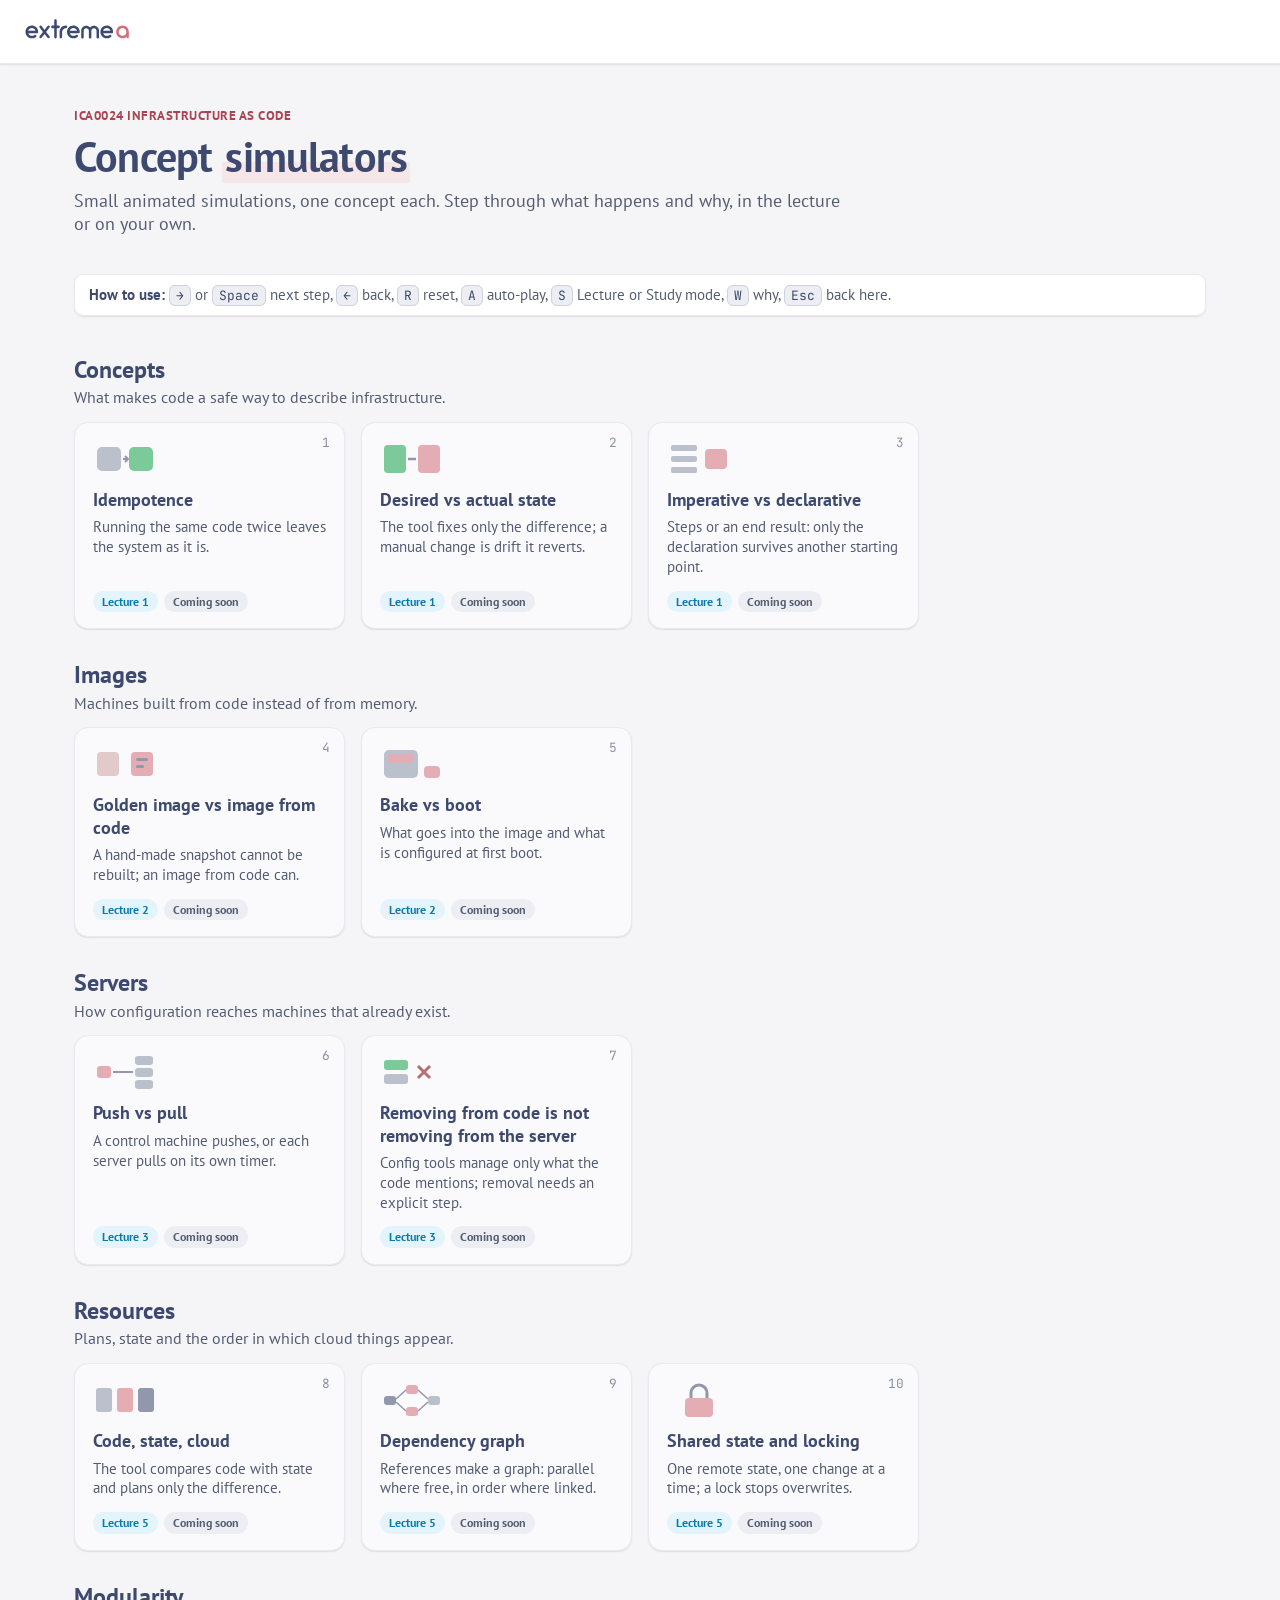
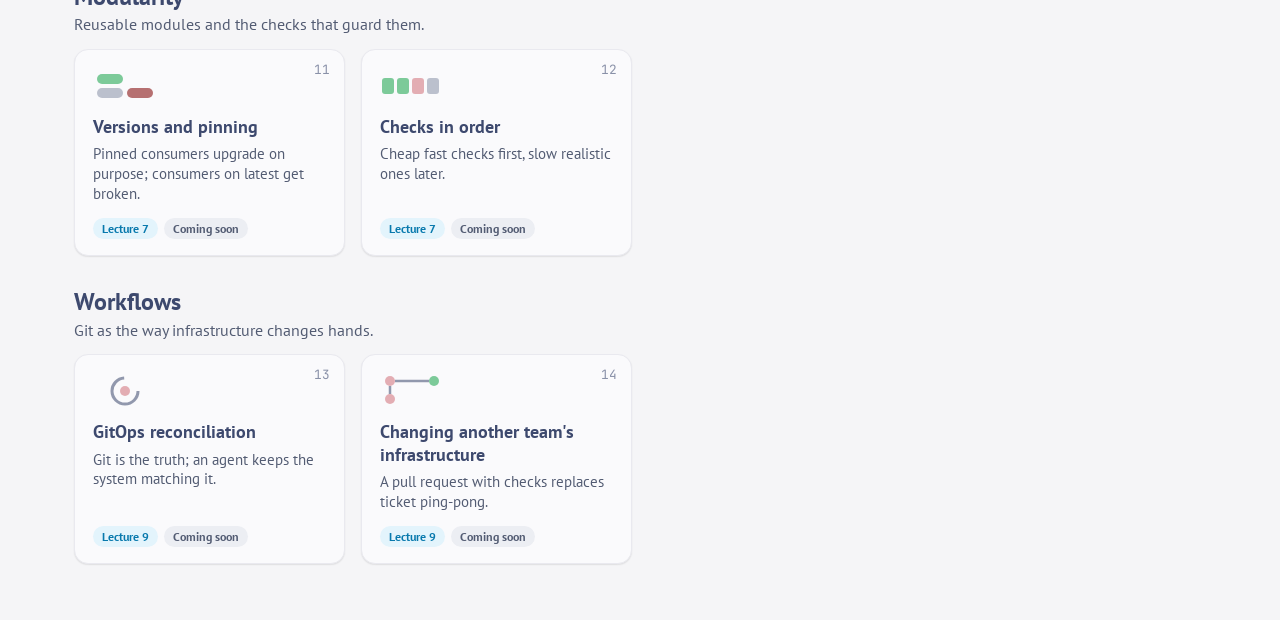
==== index.html @ 8057bee6 "Add registry, start page, README and Pages workflow Co-Authored-By: Claude Opus 5.5 <noreply@anthrop" ====
<!doctype html>
<html lang="en">
<head>
<meta charset="utf-8">
<meta name="viewport" content="width=device-width, initial-scale=1">
<title>Concept simulators</title>
<meta name="description" content="Small animated simulations of Infrastructure as Code concepts, one idea each, for TalTech course ICA0024.">
<link rel="icon" href="assets/logo.svg" type="image/svg+xml">
<link rel="stylesheet" href="assets/frame.css">
<script src="assets/sims.js"></script>
<script src="assets/frame.js"></script>
</head>
<body class="home">
<header class="topbar home-head">
  <a class="tb-home" href="index.html" title="All simulations"><img src="assets/logo.svg" alt="eXtreme Automation"></a>
</header>
<div class="home-wrap">
  <section class="c-hero">
    <div class="eyebrow">ICA0024 Infrastructure as Code</div>
    <h1>Concept <span class="hl">simulators</span></h1>
    <p>Small animated simulations, one concept each. Step through what happens and why, in the lecture or on your own.</p>
  </section>
  <p class="howto"><b>How to use:</b> <kbd>&rarr;</kbd> or <kbd>Space</kbd> next step, <kbd>&larr;</kbd> back, <kbd>R</kbd> reset,
    <kbd>A</kbd> auto-play, <kbd>S</kbd> Lecture or Study mode, <kbd>W</kbd> why, <kbd>Esc</kbd> back here.</p>
  <main id="groups"></main>
</div>
<script>
(function () {
  var main = document.getElementById('groups');
  var n = 0;
  (window.SIM_GROUPS || []).forEach(function (g) {
    var sims = Sim.registry().filter(function (s) { return s.group === g.id; });
    if (!sims.length) return;
    var sec = document.createElement('section');
    sec.className = 'group';
    sec.id = g.id;
    sec.innerHTML = '<h2 class="group-title"></h2><p class="group-idea"></p><div class="grid"></div>';
    sec.querySelector('h2').textContent = g.title;
    sec.querySelector('p').textContent = g.idea || '';
    var grid = sec.querySelector('.grid');
    sims.forEach(function (s) {
      var ready = s.status === 'ready';
      var card = document.createElement(ready ? 'a' : 'div');
      card.className = 'card' + (ready ? '' : ' coming');
      if (ready) card.href = 'sims/' + s.id + '.html';
      card.innerHTML =
        '<span class="num">' + (++n) + '</span>' +
        '<svg class="ic" viewBox="0 0 64 40" aria-hidden="true">' + s.icon + '</svg>' +
        '<h3></h3><p></p><div class="badges"><span class="badge b-info"></span>' +
        (ready ? '' : '<span class="badge b-neutral">Coming soon</span>') + '</div>';
      card.querySelector('h3').textContent = s.title;
      card.querySelector('p').textContent = s.idea;
      card.querySelector('.b-info').textContent = 'Lecture ' + s.lecture;
      grid.appendChild(card);
    });
    main.appendChild(sec);
  });
})();
</script>
</body>
</html>
---- assets/frame.css ----
/*
 * IaC concept simulator: shared look in the XA design system (light only). Fonts, colour tokens, the sim frame
 * (top bar, stage, bottom bar with the caption, the "why" line and the controls), the recap popover, and a few
 * classes sims may use on their own drawings. Mode (Lecture / Study) is data-mode on <html>, set by frame.js.
 */
@font-face { font-family: "PT Sans"; src: url(fonts/PTSans-Regular.woff2) format("woff2");
  font-weight: 400; font-style: normal; font-display: swap; }
@font-face { font-family: "PT Sans"; src: url(fonts/PTSans-Bold.woff2) format("woff2");
  font-weight: 700; font-style: normal; font-display: swap; }
@font-face { font-family: "JetBrains Mono"; src: url(fonts/JetBrainsMono-Regular.woff2) format("woff2");
  font-weight: 100 800; font-style: normal; font-display: swap; }   /* variable font, default instance 400 */

:root {
  /* XA palette */
  --xa-rose: #d27079; --xa-navy: #3d496e; --xa-slate: #535c73; --xa-maroon: #800000; --xa-amber: #d97706;
  --xa-green: #16a34a; --xa-sky: #0ea5e9; --xa-canvas: #f5f5f7; --xa-line: #e9e9ef; --xa-muted: #8991a8;
  --xa-ink: #212121; --xa-rose-soft: #f7e6e8; --xa-slate-soft: #eceef3; --xa-green-soft: #e7f5ec;
  --xa-amber-soft: #fdf0db; --xa-maroon-soft: #f6e6e6; --xa-sky-soft: #e3f4fc;
  --font-sans: "PT Sans", system-ui, -apple-system, "Segoe UI", Roboto, Arial, sans-serif;
  --font-mono: "JetBrains Mono", ui-monospace, SFMono-Regular, Menlo, Consolas, monospace;
  --r-sm: 6px; --r-md: 9px; --r-lg: 14px;
  --shadow-sm: 0 1px 2px rgba(33, 33, 33, .06), 0 1px 1px rgba(33, 33, 33, .04);
  --shadow: 0 6px 18px rgba(61, 73, 110, .12), 0 2px 5px rgba(33, 33, 33, .05);
  --ring: 0 0 0 3px rgba(210, 112, 121, .28);

  /* semantic tokens sims use (same names as in the other simulators) */
  --bg: var(--xa-canvas);
  --surface: #ffffff;
  --surface-2: var(--xa-slate-soft);
  --text: var(--xa-ink);
  --muted: var(--xa-slate);
  --line: var(--xa-line);
  --line-strong: #cdd2dd;     /* XA secondary-button border: a line that still shows on a projector */
  --accent: var(--xa-rose);   /* highlights, the primary (Step) button */
  --accent-ink: #ffffff;      /* text on accent */
  --accent-text: #a94552;     /* accent as text on the page */
  --edge: var(--xa-navy);     /* outline of drawn blocks, headings */
  --read: var(--xa-green);  --read-bg: var(--xa-green-soft);    /* in sync, success */
  --bad: var(--xa-maroon);  --bad-bg: var(--xa-maroon-soft);    /* error, destroy */
  --warn: #9a6a00;          --warn-bg: var(--xa-amber-soft);    /* changed, drift, pending */
  --skip: var(--xa-muted);  --skip-bg: var(--xa-slate-soft);    /* not involved */
  --info: #0879ad;          --info-bg: var(--xa-sky-soft);      /* read, info */
  --m1: var(--xa-rose); --m2: var(--xa-navy); --m3: var(--xa-sky); --m4: var(--xa-amber);   /* categories */
  --m2-text: var(--xa-navy);  /* --m2 as text on the page */
  --t: 450ms;                 /* base animation time; sims' transitions use it */
  color-scheme: light;
}
@media (prefers-reduced-motion: reduce) { :root { --t: 120ms; } }

* { box-sizing: border-box; }
html, body { height: 100%; }
body {
  margin: 0; background: var(--bg); color: var(--text); font-family: var(--font-sans);
  line-height: 1.3; -webkit-font-smoothing: antialiased; -webkit-text-size-adjust: 100%;
}
code, .mono { font-family: var(--font-mono); }
button { font: inherit; color: inherit; cursor: pointer; }
:focus-visible { outline: none; box-shadow: var(--ring); border-radius: var(--r-sm); }

/* ---------- top bar: white XA header ---------- */
.topbar {
  flex: none; display: flex; align-items: center; gap: 14px; padding: 0 20px; min-height: clamp(56px, 2.5vw + 32px, 80px);
  background: #ffffff; color: var(--text); border-bottom: 1px solid var(--line); box-shadow: var(--shadow-sm);
}
.tb-home { display: flex; align-items: center; flex: none; }
.tb-home img { height: 26px; width: auto; display: block; }
.tb-title { margin: 0; padding-left: 14px; border-left: 1px solid var(--line); color: var(--edge);
  font-size: clamp(19px, 1.1vw + 7px, 30px); font-weight: 700; line-height: 1.2;
  white-space: nowrap; overflow: hidden; text-overflow: ellipsis; min-width: 0; }
.tb-step { font-family: var(--font-mono); font-size: clamp(13px, .35vw + 9px, 19px); color: var(--muted);
  border: 1px solid var(--line-strong); border-radius: 999px; padding: 3px 11px; white-space: nowrap;
  font-variant-numeric: tabular-nums; }
.tb-spacer { flex: 1; }
.topbar a.tb-next { color: var(--edge); text-decoration: none; white-space: nowrap; font-weight: 700;
  font-size: clamp(15px, .4vw + 10px, 22px); }
.topbar a.tb-next:hover { color: var(--accent); }
.tb-icon { background: #ffffff; border: 1px solid var(--line-strong); color: var(--edge); border-radius: var(--r-md);
  padding: 3px 10px; font-size: clamp(16px, .45vw + 10px, 24px); line-height: 1.2; white-space: nowrap; }
.tb-icon:hover, .tb-icon[aria-expanded="true"] { border-color: var(--edge); }
.tb-mode { display: inline-flex; padding: 3px; gap: 2px; background: #ffffff; border: 1px solid var(--line-strong);
  border-radius: 999px; font-size: clamp(14px, .35vw + 10px, 20px); font-weight: 700; white-space: nowrap; }
.tb-mode span { padding: 3px 12px; border-radius: 999px; color: var(--muted); line-height: 1.2; }
.tb-mode:hover { border-color: var(--edge); }
[data-mode="lecture"] .tb-mode [data-m="lecture"], [data-mode="study"] .tb-mode [data-m="study"] {
  background: var(--edge); color: #ffffff; }

/* ---------- sim page ---------- */
body.sim { display: flex; flex-direction: column; height: 100vh; height: 100dvh; overflow: hidden; }
.stage { flex: 1 1 auto; position: relative; min-height: 0; overflow: hidden; }
.canvas { position: absolute; left: 0; top: 0; transform-origin: 0 0; font-size: 24px; }
.bottombar { flex: none; padding: 10px 24px 12px; background: var(--surface); border-top: 1px solid var(--line); }
.capline { display: flex; align-items: center; gap: 14px; margin: 0 0 8px; }
.caption {
  flex: 0 1 auto; min-width: 0; margin: 0; font-size: clamp(20px, 1.25vw + 12px, 40px); font-weight: 700; line-height: 1.22;
  color: var(--text); min-height: 2.44em; display: flex; align-items: center; transition: opacity 160ms;
}
.tb-why { flex: none; background: #ffffff; color: var(--info); border: 1px solid var(--line-strong); border-radius: 999px;
  padding: .3em .9em; font-size: clamp(14px, .4vw + 9px, 20px); font-weight: 700; line-height: 1.1; white-space: nowrap; }
.tb-why:hover, .tb-why[aria-expanded="true"] { border-color: var(--info); background: var(--info-bg); }
.tb-why[hidden], [data-mode="study"] .tb-why { display: none; }
.whyline {
  margin: 0 0 8px; padding: 5px 12px; background: var(--info-bg); border-left: 4px solid var(--xa-sky);
  border-radius: 0 var(--r-sm) var(--r-sm) 0; color: var(--text); font-size: clamp(15px, .5vw + 10px, 26px);
  line-height: 1.32; transition: opacity 160ms;
}
.whyline[hidden] { display: none; }
.caption.swap, .whyline.swap { opacity: .15; }
.controls { display: flex; align-items: center; justify-content: space-between; gap: 10px 18px; flex-wrap: wrap; }
.codeline { margin-top: 8px; min-width: 0; font-size: clamp(14px, .45vw + 9px, 20px); color: var(--muted);
  white-space: nowrap; overflow: hidden; text-overflow: ellipsis; }
.codeline b { font-weight: 700; }
.codeline code { color: var(--edge); font-size: .94em; }
.codeline.empty { visibility: hidden; }
.actions, .trainer { display: flex; gap: 10px; flex-wrap: wrap; }

/* buttons: XA .btn-dark (free buttons), .btn-primary (Step), .btn-secondary (Reset, Auto) */
.btn {
  font-family: var(--font-sans); font-size: clamp(18px, .6vw + 11px, 26px); font-weight: 700; padding: .4em .9em;
  border-radius: var(--r-md); background: var(--edge); color: #ffffff; border: 1px solid var(--edge); line-height: 1.1;
  white-space: nowrap; box-shadow: var(--shadow-sm); transition: transform 80ms, opacity 150ms, background-color 150ms, border-color 150ms;
}
.btn:hover { background: #323c5e; }
.btn:active { transform: translateY(1px); }
.btn:focus-visible { box-shadow: var(--ring); border-radius: var(--r-md); }
.btn.step { background: var(--accent); border-color: var(--accent); color: var(--accent-ink); font-size: clamp(15px, .4vw + 10px, 21px); }
.btn.step:hover { background: #c15f69; }
.btn.ghost { background: #ffffff; color: var(--edge); border-color: var(--line-strong); box-shadow: none;
  font-size: clamp(15px, .4vw + 10px, 21px); }
.btn.ghost:hover { border-color: var(--edge); }
.btn[aria-pressed="true"] { border-color: var(--accent); color: var(--accent-text); }
.btn:disabled, [data-busy] .actions .btn { opacity: .4; cursor: default; }

/* recap popover (the top-bar (i)) */
.note {
  position: fixed; top: clamp(62px, 2.5vw + 38px, 86px); right: 16px; z-index: 10; max-width: min(580px, calc(100vw - 32px));
  max-height: calc(100vh - 100px); overflow: auto; background: var(--surface); color: var(--text);
  border: 1px solid var(--line); border-top: 4px solid var(--accent); border-radius: var(--r-lg);
  padding: 14px 20px 16px; font-size: 18px; line-height: 1.4; box-shadow: var(--shadow);
}
.note h2 { margin: 0 0 6px; color: var(--edge); font-size: 20px; font-weight: 700; }
.note h3 { margin: 12px 0 2px; color: var(--muted); font-size: 13px; font-weight: 700; text-transform: uppercase; letter-spacing: .05em; }
.note h3.remember { color: var(--accent-text); }
.note p { margin: 0; }
.note code { font-size: .88em; background: var(--surface-2); padding: 1px 5px; border-radius: 5px; color: var(--edge); }
.note .close { float: right; margin: -6px -10px 0 10px; background: none; border: 0; font-size: 24px; color: var(--muted); }

/* Narrow screens: the page may scroll; the stage gets its height from the drawing (set by frame.js). */
@media (max-width: 699px) {
  body.sim { height: auto; min-height: 100dvh; overflow: visible; }
  .stage { flex: none; }
  .topbar { flex-wrap: wrap; gap: 8px 10px; padding: 8px 12px; }
  .tb-title { flex: 1 1 0; }
  .tb-spacer { display: none; }
  .tb-next span { display: none; }
  .bottombar { padding: 10px 14px 16px; }
  .caption { min-height: 0; }
  .codeline { white-space: normal; }
}

/* ---------- drawing helpers for sims (keyed elements made by sim.box) ---------- */
.canvas .k {
  position: absolute;
  transition: left var(--t), top var(--t), width var(--t), height var(--t), opacity var(--t),
              transform var(--t), background-color var(--t), border-color var(--t), color var(--t), box-shadow var(--t);
}
.canvas .k.is-new { opacity: 0; transform: translateY(-40px); }
.canvas .k.is-gone { opacity: 0; transform: scale(.85); pointer-events: none; }
.instant .canvas .k, .instant .canvas .k * { transition: none !important; animation: none !important; }
.lbl { color: var(--muted); font-size: 22px; font-weight: 700; white-space: nowrap; }
.big { font-size: 56px; font-weight: 700; line-height: 1; font-variant-numeric: tabular-nums; color: var(--edge); }

/* ---------- start page (index.html) ---------- */
body.home { height: auto; min-height: 100%; }
.home-head { padding: 0 24px; }
.home-wrap { max-width: 1180px; margin: 0 auto; padding: 0 24px 56px; }
.c-hero { padding: 44px 0 20px; }
.c-hero .eyebrow { color: var(--accent-text); font-weight: 700; letter-spacing: .04em; text-transform: uppercase; font-size: .8rem; }
.c-hero h1 { font-size: 2.6rem; margin: 8px 0 10px; letter-spacing: -.02em; color: var(--edge); line-height: 1.15; }
.c-hero h1 .hl { background: linear-gradient(transparent 60%, var(--xa-rose-soft) 60%); padding: 0 3px; font-style: normal; }
.c-hero p { font-size: 1.1rem; color: var(--muted); max-width: 780px; margin: 0; }
.howto { margin: 18px 0 8px; padding: 10px 14px; background: var(--surface); border: 1px solid var(--line);
  border-radius: var(--r-md); box-shadow: var(--shadow-sm); color: var(--muted); font-size: .95rem; }
.howto b { color: var(--edge); }
.howto kbd { font-family: var(--font-mono); font-size: .85em; background: var(--surface-2); color: var(--edge);
  border: 1px solid var(--line-strong); border-radius: var(--r-sm); padding: 1px 6px; }
.group { padding-top: 30px; scroll-margin-top: 12px; }
.group-title { margin: 0; font-size: 1.5rem; color: var(--edge); }
.group-idea { margin: 2px 0 14px; color: var(--muted); }
.grid { display: grid; grid-template-columns: repeat(auto-fill, minmax(260px, 1fr)); gap: 16px; }
.card { position: relative; display: flex; flex-direction: column; gap: 6px; padding: 16px 18px 16px;
  background: var(--surface); border: 1px solid var(--line); border-radius: var(--r-lg); box-shadow: var(--shadow-sm);
  color: var(--text); text-decoration: none; }
a.card:hover { box-shadow: var(--shadow); border-color: var(--line-strong); }
.card.coming { background: #fafafc; }
.card.coming .ic { opacity: .55; }
.card .num { position: absolute; top: 12px; right: 14px; font-family: var(--font-mono); font-size: .8rem; color: var(--skip); }
.card .ic { width: 64px; height: 40px; margin-bottom: 4px; }
.card h3 { margin: 0; font-size: 1.12rem; color: var(--edge); line-height: 1.25; }
.card p { margin: 0; color: var(--muted); font-size: .95rem; }
.card .badges { display: flex; gap: 6px; flex-wrap: wrap; margin-top: auto; padding-top: 8px; }
.badge { display: inline-flex; align-items: center; font-size: .76rem; font-weight: 700; padding: 3px 9px;
  border-radius: 999px; line-height: 1.3; white-space: nowrap; }
.b-neutral { background: var(--surface-2); color: var(--muted); }
.b-warn { background: var(--warn-bg); color: var(--warn); }
.b-info { background: var(--info-bg); color: var(--info); }
/* card icon classes mapped to XA colours */
.ic .a { fill: var(--xa-rose); }
.ic .m { fill: var(--xa-muted); }
.ic .t { fill: var(--xa-navy); }
.ic .s { stroke: var(--xa-navy); }
.ic .r { fill: var(--xa-green); }
.ic .x { fill: var(--xa-maroon); }
.ic .xs { stroke: var(--xa-maroon); }
@media (max-width: 640px) {
  .home-head { padding: 0 16px; }
  .home-wrap { padding: 0 16px 40px; }
  .c-hero h1 { font-size: 2rem; }
  .grid { grid-template-columns: 1fr; }
}
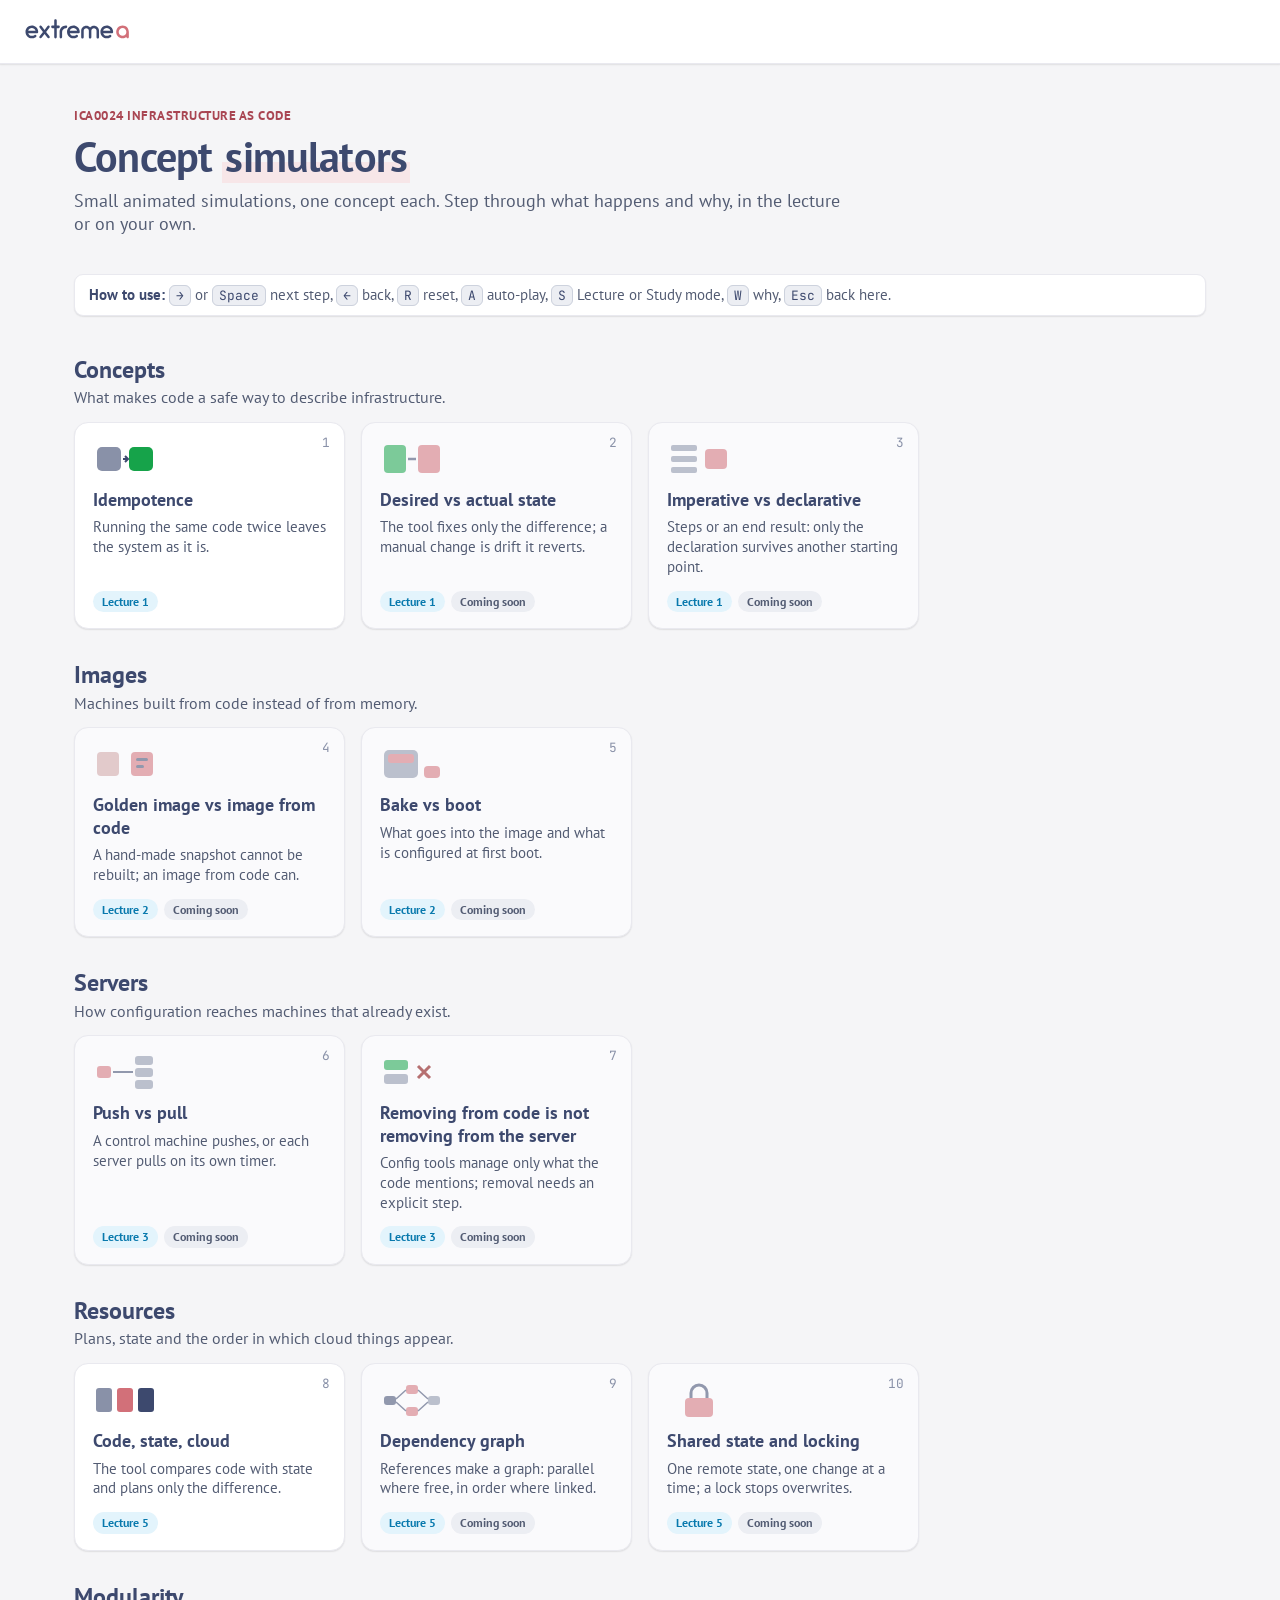
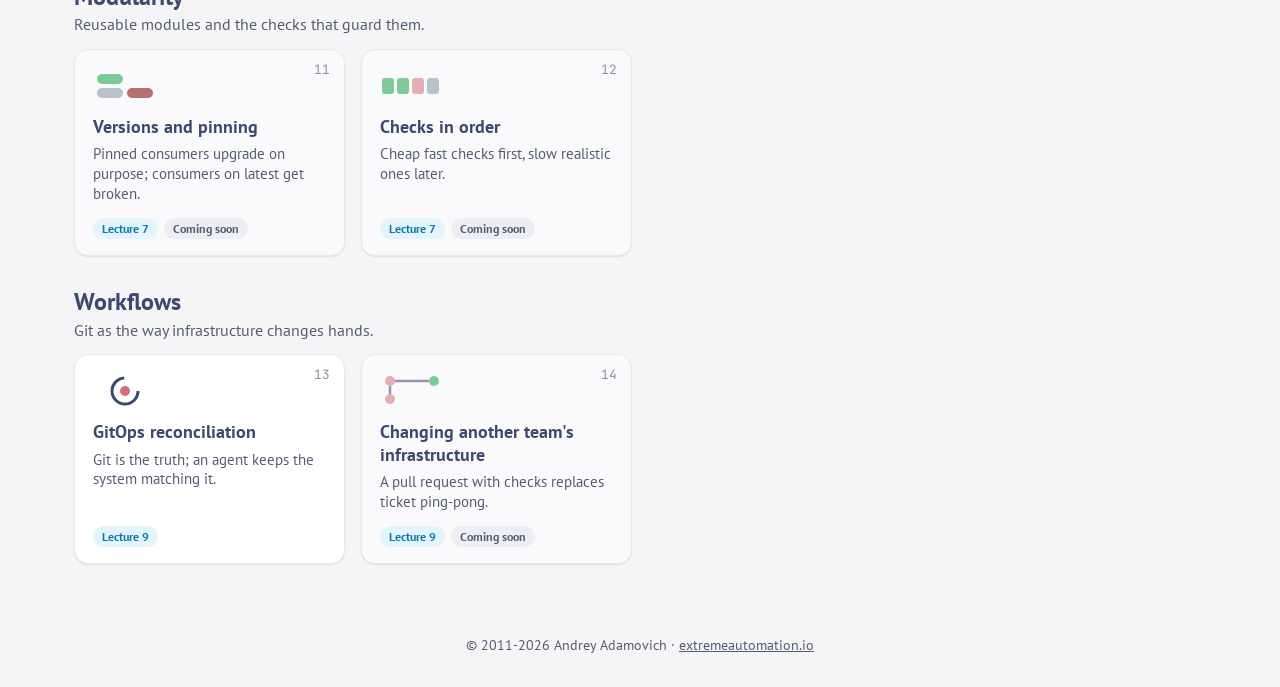
==== commit d433e160: "Link logo to extremeautomation.io, add copyright footer and recap line Co-Authored-By: Claude Opus 5" ====
--- a/index.html
+++ b/index.html
@@ -12,7 +12,7 @@
 </head>
 <body class="home">
 <header class="topbar home-head">
-  <a class="tb-home" href="index.html" title="All simulations"><img src="assets/logo.svg" alt="eXtreme Automation"></a>
+  <a class="tb-home" href="https://extremeautomation.io" rel="noopener" target="_blank" aria-label="eXtreme Automation"><img src="assets/logo.svg" alt="eXtreme Automation"></a>
 </header>
 <div class="home-wrap">
   <section class="c-hero">
@@ -24,7 +24,9 @@
     <kbd>A</kbd> auto-play, <kbd>S</kbd> Lecture or Study mode, <kbd>W</kbd> why, <kbd>Esc</kbd> back here.</p>
   <main id="groups"></main>
 </div>
+<footer class="site-footer">&copy; 2011-<span id="year">2026</span> Andrey Adamovich &middot; <a href="https://extremeautomation.io" rel="noopener">extremeautomation.io</a></footer>
 <script>
+document.getElementById('year').textContent = new Date().getFullYear();
 (function () {
   var main = document.getElementById('groups');
   var n = 0;
--- a/assets/frame.css
+++ b/assets/frame.css
@@ -67,6 +67,8 @@
 .tb-title { margin: 0; padding-left: 14px; border-left: 1px solid var(--line); color: var(--edge);
   font-size: clamp(19px, 1.1vw + 7px, 30px); font-weight: 700; line-height: 1.2;
   white-space: nowrap; overflow: hidden; text-overflow: ellipsis; min-width: 0; }
+.tb-title a { color: inherit; text-decoration: none; }
+.tb-title a:hover { text-decoration: underline; }
 .tb-step { font-family: var(--font-mono); font-size: clamp(13px, .35vw + 9px, 19px); color: var(--muted);
   border: 1px solid var(--line-strong); border-radius: 999px; padding: 3px 11px; white-space: nowrap;
   font-variant-numeric: tabular-nums; }
@@ -142,6 +144,8 @@
 .note h3.remember { color: var(--accent-text); }
 .note p { margin: 0; }
 .note code { font-size: .88em; background: var(--surface-2); padding: 1px 5px; border-radius: 5px; color: var(--edge); }
+.note .copyright { margin-top: 14px; padding-top: 8px; border-top: 1px solid var(--line); font-size: 13px; color: var(--muted); }
+.note .copyright a { color: inherit; text-decoration: underline; }
 .note .close { float: right; margin: -6px -10px 0 10px; background: none; border: 0; font-size: 24px; color: var(--muted); }
 
 /* Narrow screens: the page may scroll; the stage gets its height from the drawing (set by frame.js). */
@@ -217,3 +221,7 @@
   .c-hero h1 { font-size: 2rem; }
   .grid { grid-template-columns: 1fr; }
 }
+
+/* start page footer */
+.site-footer { padding: 16px 24px 32px; text-align: center; font-size: 14px; color: var(--muted); }
+.site-footer a { color: inherit; text-decoration: underline; }
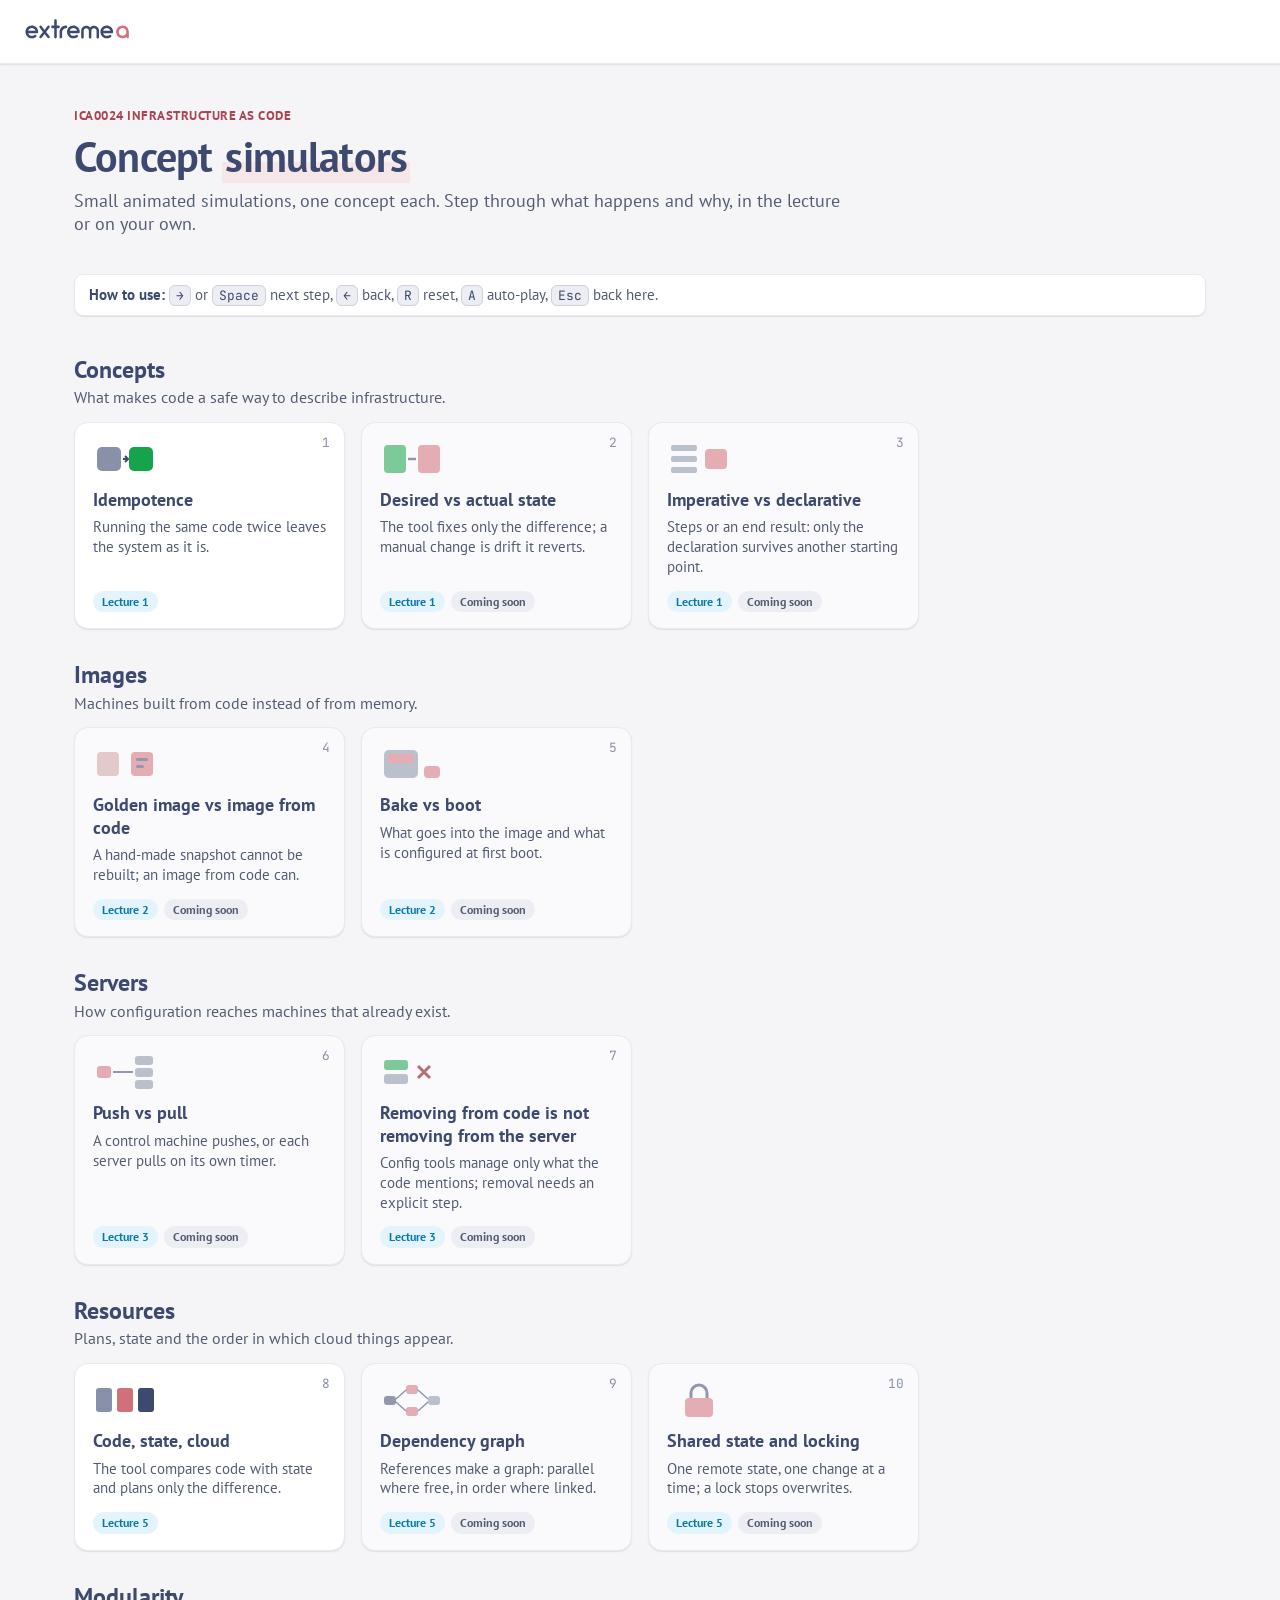
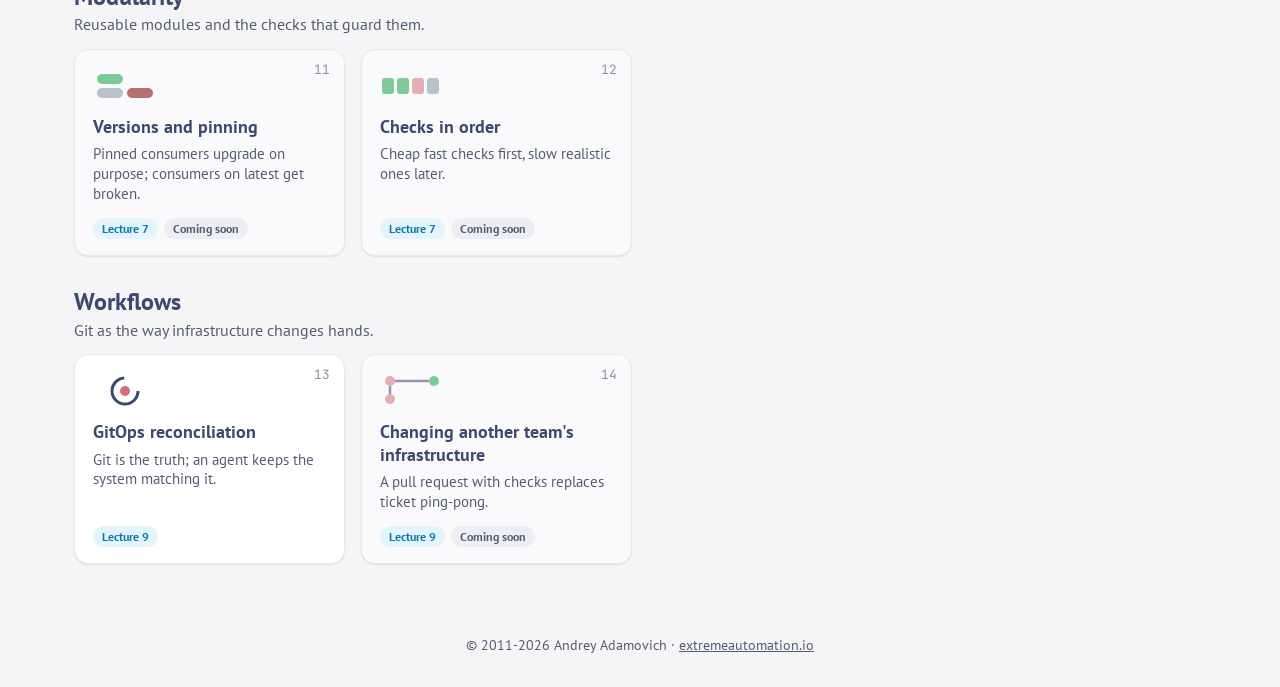
==== commit b52fae1c: "Use one UI per sim, add script version switch and tool icons Remove the Lecture/Study modes: the why" ====
--- a/index.html
+++ b/index.html
@@ -21,7 +21,7 @@
     <p>Small animated simulations, one concept each. Step through what happens and why, in the lecture or on your own.</p>
   </section>
   <p class="howto"><b>How to use:</b> <kbd>&rarr;</kbd> or <kbd>Space</kbd> next step, <kbd>&larr;</kbd> back, <kbd>R</kbd> reset,
-    <kbd>A</kbd> auto-play, <kbd>S</kbd> Lecture or Study mode, <kbd>W</kbd> why, <kbd>Esc</kbd> back here.</p>
+    <kbd>A</kbd> auto-play, <kbd>Esc</kbd> back here.</p>
   <main id="groups"></main>
 </div>
 <footer class="site-footer">&copy; 2011-<span id="year">2026</span> Andrey Adamovich &middot; <a href="https://extremeautomation.io" rel="noopener">extremeautomation.io</a></footer>
--- a/assets/frame.css
+++ b/assets/frame.css
@@ -1,7 +1,7 @@
 /*
  * IaC concept simulator: shared look in the XA design system (light only). Fonts, colour tokens, the sim frame
  * (top bar, stage, bottom bar with the caption, the "why" line and the controls), the recap popover, and a few
- * classes sims may use on their own drawings. Mode (Lecture / Study) is data-mode on <html>, set by frame.js.
+ * classes sims may use on their own drawings.
  */
 @font-face { font-family: "PT Sans"; src: url(fonts/PTSans-Regular.woff2) format("woff2");
   font-weight: 400; font-style: normal; font-display: swap; }
@@ -79,31 +79,21 @@
 .tb-icon { background: #ffffff; border: 1px solid var(--line-strong); color: var(--edge); border-radius: var(--r-md);
   padding: 3px 10px; font-size: clamp(16px, .45vw + 10px, 24px); line-height: 1.2; white-space: nowrap; }
 .tb-icon:hover, .tb-icon[aria-expanded="true"] { border-color: var(--edge); }
-.tb-mode { display: inline-flex; padding: 3px; gap: 2px; background: #ffffff; border: 1px solid var(--line-strong);
-  border-radius: 999px; font-size: clamp(14px, .35vw + 10px, 20px); font-weight: 700; white-space: nowrap; }
-.tb-mode span { padding: 3px 12px; border-radius: 999px; color: var(--muted); line-height: 1.2; }
-.tb-mode:hover { border-color: var(--edge); }
-[data-mode="lecture"] .tb-mode [data-m="lecture"], [data-mode="study"] .tb-mode [data-m="study"] {
-  background: var(--edge); color: #ffffff; }
 
 /* ---------- sim page ---------- */
 body.sim { display: flex; flex-direction: column; height: 100vh; height: 100dvh; overflow: hidden; }
 .stage { flex: 1 1 auto; position: relative; min-height: 0; overflow: hidden; }
 .canvas { position: absolute; left: 0; top: 0; transform-origin: 0 0; font-size: 24px; }
 .bottombar { flex: none; padding: 10px 24px 12px; background: var(--surface); border-top: 1px solid var(--line); }
-.capline { display: flex; align-items: center; gap: 14px; margin: 0 0 8px; }
 .caption {
-  flex: 0 1 auto; min-width: 0; margin: 0; font-size: clamp(20px, 1.25vw + 12px, 40px); font-weight: 700; line-height: 1.22;
+  margin: 0 0 8px; font-size: clamp(20px, 1.25vw + 12px, 40px); font-weight: 700; line-height: 1.22;
   color: var(--text); min-height: 2.44em; display: flex; align-items: center; transition: opacity 160ms;
 }
-.tb-why { flex: none; background: #ffffff; color: var(--info); border: 1px solid var(--line-strong); border-radius: 999px;
-  padding: .3em .9em; font-size: clamp(14px, .4vw + 9px, 20px); font-weight: 700; line-height: 1.1; white-space: nowrap; }
-.tb-why:hover, .tb-why[aria-expanded="true"] { border-color: var(--info); background: var(--info-bg); }
-.tb-why[hidden], [data-mode="study"] .tb-why { display: none; }
 .whyline {
   margin: 0 0 8px; padding: 5px 12px; background: var(--info-bg); border-left: 4px solid var(--xa-sky);
   border-radius: 0 var(--r-sm) var(--r-sm) 0; color: var(--text); font-size: clamp(15px, .5vw + 10px, 26px);
   line-height: 1.32; transition: opacity 160ms;
+  min-height: calc(2.64em + 10px); align-content: center;   /* room for two lines: the drawing keeps its size between steps */
 }
 .whyline[hidden] { display: none; }
 .caption.swap, .whyline.swap { opacity: .15; }
@@ -113,6 +103,10 @@
 .codeline b { font-weight: 700; }
 .codeline code { color: var(--edge); font-size: .94em; }
 .codeline.empty { visibility: hidden; }
+.bottomline { display: flex; align-items: baseline; gap: 16px; }
+.bottomline .codeline { flex: 1 1 auto; }
+.copynote { flex: none; margin-top: 8px; font-size: 12px; color: var(--muted); text-decoration: none; white-space: nowrap; opacity: .8; }
+.copynote:hover { color: var(--accent); opacity: 1; }
 .actions, .trainer { display: flex; gap: 10px; flex-wrap: wrap; }
 
 /* buttons: XA .btn-dark (free buttons), .btn-primary (Step), .btn-secondary (Reset, Auto) */
@@ -153,12 +147,17 @@
   body.sim { height: auto; min-height: 100dvh; overflow: visible; }
   .stage { flex: none; }
   .topbar { flex-wrap: wrap; gap: 8px 10px; padding: 8px 12px; }
-  .tb-title { flex: 1 1 0; }
-  .tb-spacer { display: none; }
+  .tb-title { order: 1; flex: 1 0 100%; padding-left: 0; border-left: 0; white-space: normal; }
   .tb-next span { display: none; }
   .bottombar { padding: 10px 14px 16px; }
-  .caption { min-height: 0; }
+  .caption, .whyline { min-height: 0; }
   .codeline { white-space: normal; }
+  .bottomline { flex-wrap: wrap; gap: 0 12px; }
+}
+
+@media (max-width: 359px) {
+  .topbar { gap: 8px 6px; padding: 8px; }
+  .tb-home img { height: 21px; }
 }
 
 /* ---------- drawing helpers for sims (keyed elements made by sim.box) ---------- */
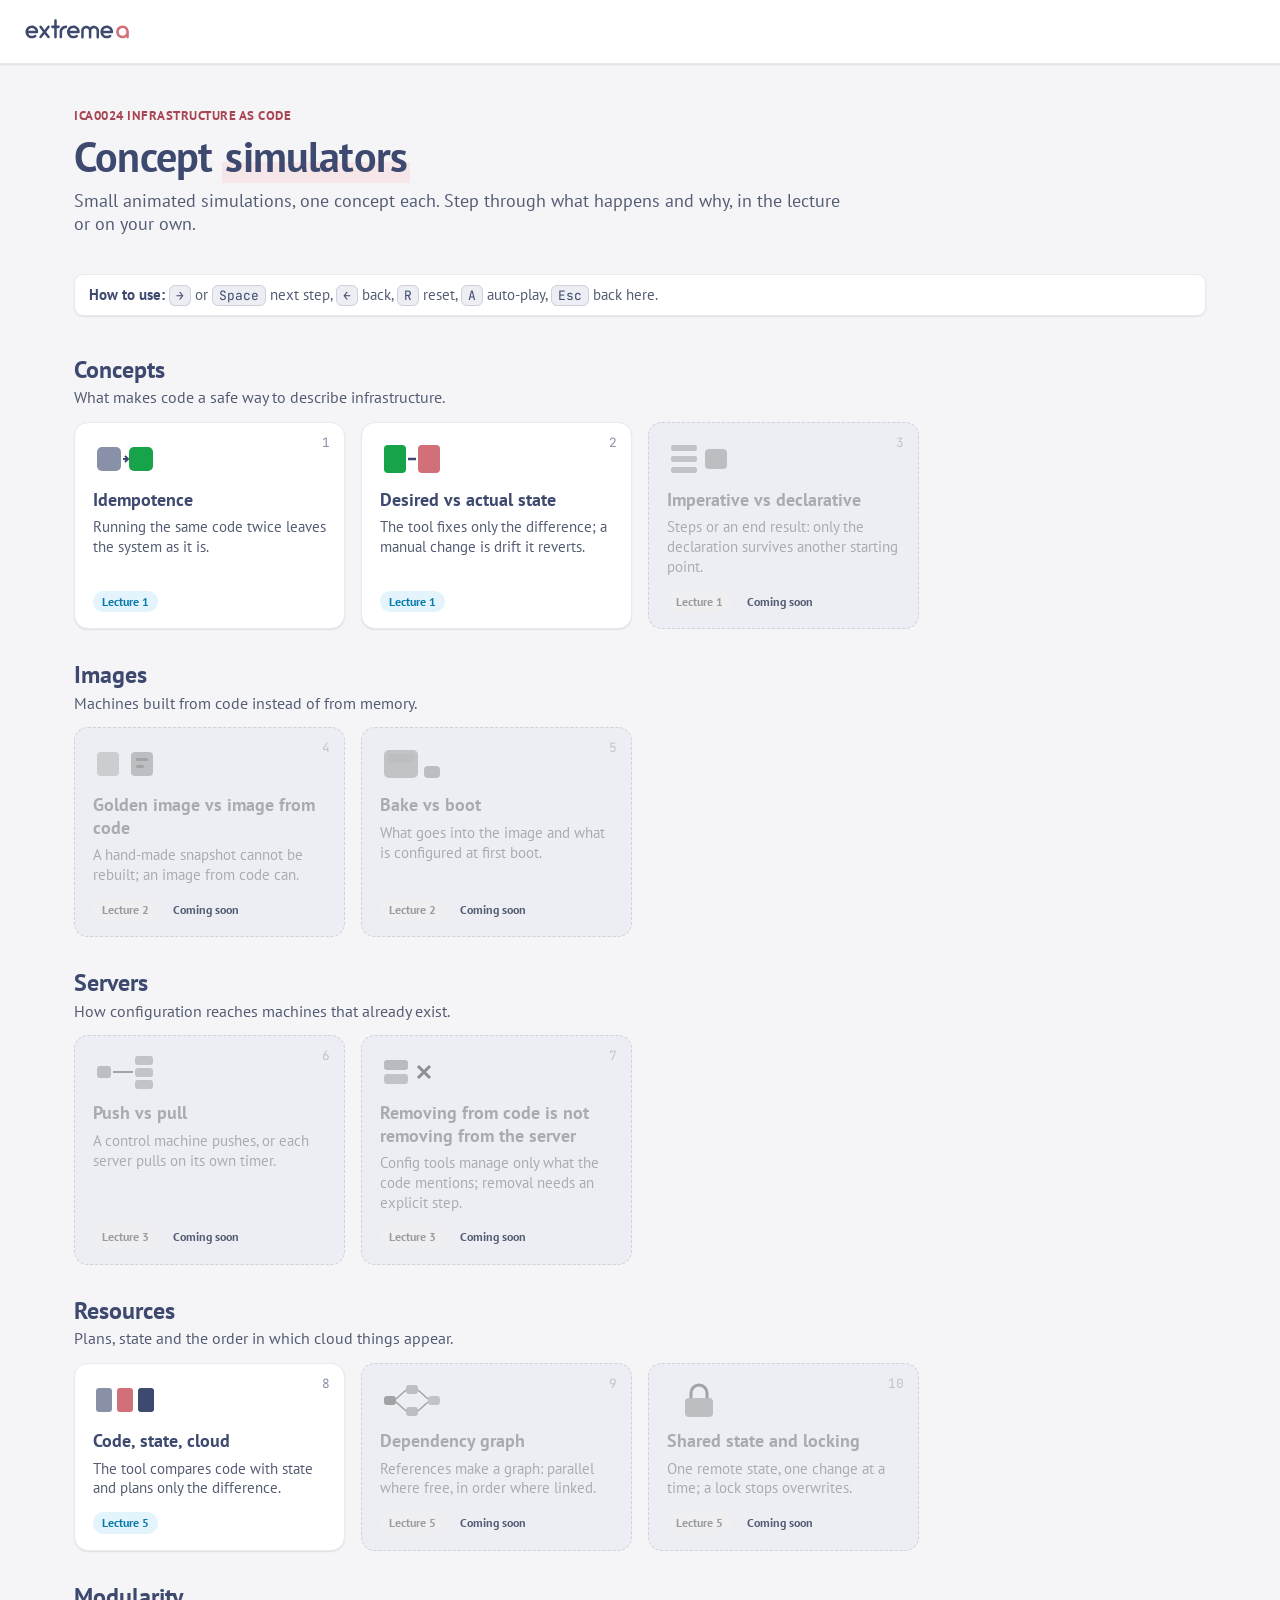
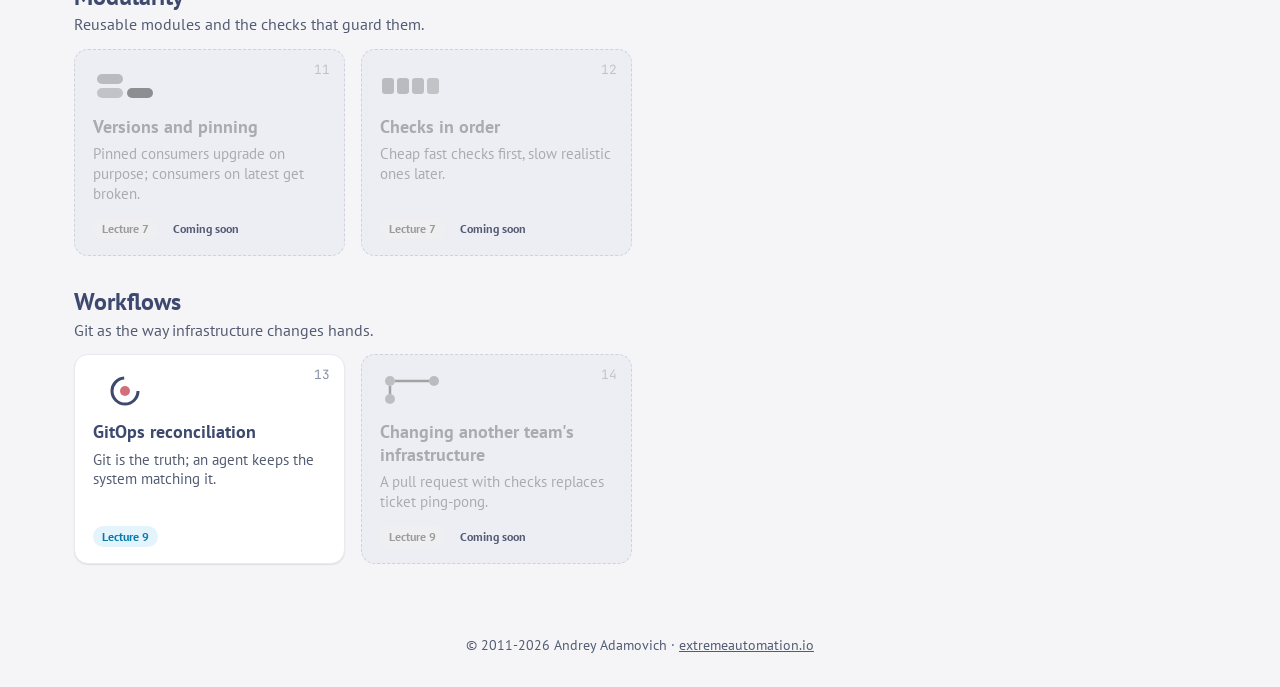
==== commit 6440d29b: "Add All sims link, align the top bar, use the extremeautomation.io favicon The title is lifted to th" ====
--- a/index.html
+++ b/index.html
@@ -5,7 +5,7 @@
 <meta name="viewport" content="width=device-width, initial-scale=1">
 <title>Concept simulators</title>
 <meta name="description" content="Small animated simulations of Infrastructure as Code concepts, one idea each, for TalTech course ICA0024.">
-<link rel="icon" href="assets/logo.svg" type="image/svg+xml">
+<link rel="icon" href="assets/favicon.png" type="image/png">
 <link rel="stylesheet" href="assets/frame.css">
 <script src="assets/sims.js"></script>
 <script src="assets/frame.js"></script>
--- a/assets/frame.css
+++ b/assets/frame.css
@@ -68,6 +68,11 @@
   font-size: clamp(19px, 1.1vw + 7px, 30px); font-weight: 700; line-height: 1.2;
   white-space: nowrap; overflow: hidden; text-overflow: ellipsis; min-width: 0; }
 .tb-title a { color: inherit; text-decoration: none; }
+/* The logo's letters sit high in its image; lift the title so both baselines line up. */
+.tb-title { position: relative; top: -.1em; }
+.tb-back { flex: none; padding-left: 14px; border-left: 1px solid var(--line); color: var(--edge); text-decoration: none;
+  font-weight: 700; font-size: clamp(15px, .4vw + 10px, 22px); line-height: 1.2; white-space: nowrap; }
+.tb-back:hover { color: var(--accent); }
 .tb-title a:hover { text-decoration: underline; }
 .tb-step { font-family: var(--font-mono); font-size: clamp(13px, .35vw + 9px, 19px); color: var(--muted);
   border: 1px solid var(--line-strong); border-radius: 999px; padding: 3px 11px; white-space: nowrap;
@@ -97,7 +102,8 @@
 }
 .whyline[hidden] { display: none; }
 .caption.swap, .whyline.swap { opacity: .15; }
-.controls { display: flex; align-items: center; justify-content: space-between; gap: 10px 18px; flex-wrap: wrap; }
+.controls { display: flex; align-items: center; justify-content: space-between; gap: 10px 18px; flex-wrap: wrap;
+  min-height: calc(clamp(18px, .6vw + 11px, 26px) * 1.9 + 2px); }   /* as tall as an action .btn, also before any is shown */
 .codeline { margin-top: 8px; min-width: 0; font-size: clamp(14px, .45vw + 9px, 20px); color: var(--muted);
   white-space: nowrap; overflow: hidden; text-overflow: ellipsis; }
 .codeline b { font-weight: 700; }
@@ -149,6 +155,7 @@
   .topbar { flex-wrap: wrap; gap: 8px 10px; padding: 8px 12px; }
   .tb-title { order: 1; flex: 1 0 100%; padding-left: 0; border-left: 0; white-space: normal; }
   .tb-next span { display: none; }
+  .tb-back-l { display: none; }
   .bottombar { padding: 10px 14px 16px; }
   .caption, .whyline { min-height: 0; }
   .codeline { white-space: normal; }
@@ -194,8 +201,12 @@
   background: var(--surface); border: 1px solid var(--line); border-radius: var(--r-lg); box-shadow: var(--shadow-sm);
   color: var(--text); text-decoration: none; }
 a.card:hover { box-shadow: var(--shadow); border-color: var(--line-strong); }
-.card.coming { background: #fafafc; }
-.card.coming .ic { opacity: .55; }
+/* Not ready yet: a flat, dashed, grey tile, so ready sims stand out. */
+.card.coming { background: var(--surface-2); border-style: dashed; border-color: var(--line-strong); box-shadow: none;
+  cursor: default; }
+.card.coming .ic, .card.coming h3, .card.coming p, .card.coming .num { opacity: .45; filter: grayscale(1); }
+.card.coming .b-info { filter: grayscale(1); opacity: .6; }
+.card.coming h3 { color: var(--muted); }
 .card .num { position: absolute; top: 12px; right: 14px; font-family: var(--font-mono); font-size: .8rem; color: var(--skip); }
 .card .ic { width: 64px; height: 40px; margin-bottom: 4px; }
 .card h3 { margin: 0; font-size: 1.12rem; color: var(--edge); line-height: 1.25; }
